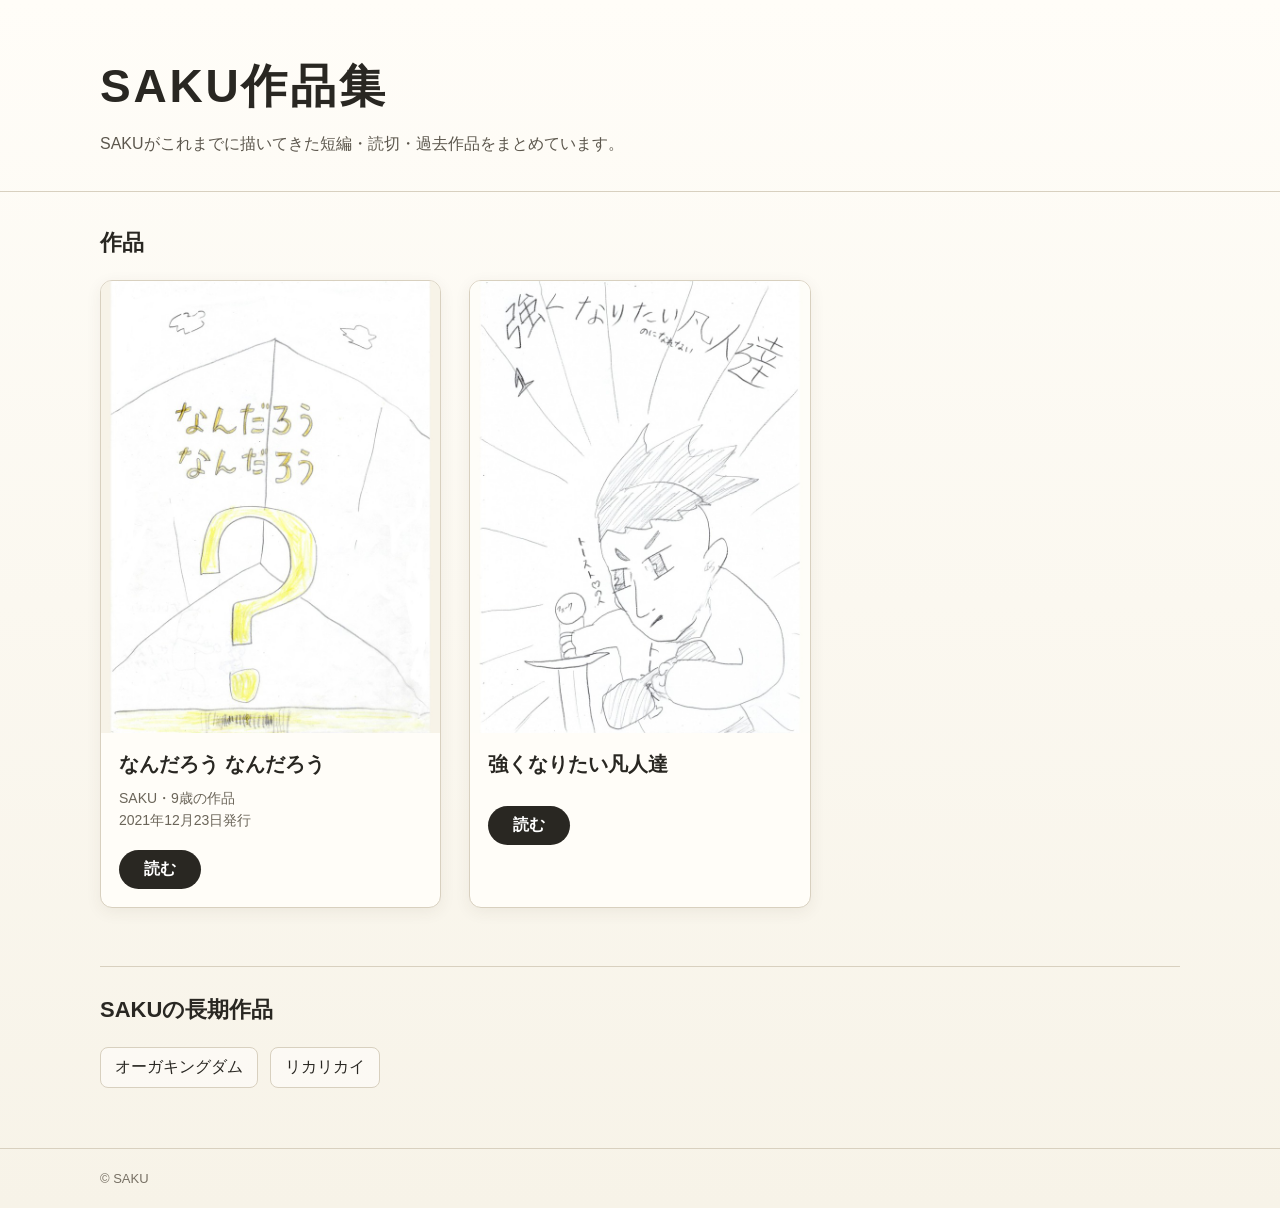
==== index.html @ 4c3e79ce "Add files via upload" ====
<!doctype html><html lang="ja"><head><meta charset="utf-8"><meta name="viewport" content="width=device-width, initial-scale=1"><title>SAKU作品集</title><meta name="description" content="SAKUがこれまでに描いてきた短編・読切・過去作品をまとめた作品集です。"><link rel="stylesheet" href="css/style.css"></head><body><header class="site-header"><div class="wrap"><h1>SAKU作品集</h1><p>SAKUがこれまでに描いてきた短編・読切・過去作品をまとめています。</p></div></header><main class="wrap"><section aria-labelledby="works-title"><h2 id="works-title">作品</h2><div class="works-grid">
<a class="work-card" href="works/nandarou-nandarou/" aria-label="なんだろう なんだろう を読む"><img src="assets/thumbnails/nandarou-nandarou.jpg" alt="なんだろう なんだろう のサムネイル"><div class="work-info"><h3>なんだろう なんだろう</h3><p class="meta">SAKU・9歳の作品</p><p class="meta optional">2021年12月23日発行</p><span class="read-button">読む</span></div></a>
<a class="work-card" href="works/tsuyoku-naritai-bonjin-tachi/" aria-label="強くなりたい凡人達 を読む"><img src="assets/thumbnails/tsuyoku-naritai-bonjin-tachi.jpg" alt="強くなりたい凡人達 のサムネイル"><div class="work-info"><h3>強くなりたい凡人達</h3><span class="read-button">読む</span></div></a>
</div></section><section class="long-works" aria-labelledby="long-title"><h2 id="long-title">SAKUの長期作品</h2><div class="long-links"><a href="https://saku3298.github.io/ogre-kingdom/">オーガキングダム</a><a href="https://saku3298.github.io/rikarikai/">リカリカイ</a></div></section></main><footer><div class="wrap">© SAKU</div></footer></body></html>
---- css/style.css ----
*{box-sizing:border-box}
:root{--paper:#f7f3e8;--paper2:#fffdf8;--ink:#292722;--line:#d8d0bf;--accent:#665c49}
html{background:var(--paper)}
body{margin:0;color:var(--ink);background:linear-gradient(180deg,#fffdf8 0,var(--paper) 100%);font-family:-apple-system,BlinkMacSystemFont,"Hiragino Kaku Gothic ProN","Yu Gothic",Meiryo,sans-serif}
a{color:inherit}.wrap{width:min(1080px,calc(100% - 40px));margin:auto}
.site-header{padding:56px 0 32px;border-bottom:1px solid var(--line)}
.site-header h1{margin:0 0 12px;font-size:clamp(30px,5vw,46px);letter-spacing:.06em}
.site-header p{margin:0;line-height:1.8;color:#5c574d}
main{padding:36px 0 60px}h2{font-size:22px;margin:0 0 22px}
.works-grid{display:grid;grid-template-columns:repeat(3,minmax(0,1fr));gap:28px}
.work-card{display:block;text-decoration:none;background:var(--paper2);border:1px solid var(--line);border-radius:12px;overflow:hidden;box-shadow:0 4px 16px rgba(70,60,40,.07);transition:.18s}
.work-card:hover{transform:translateY(-2px);box-shadow:0 7px 22px rgba(70,60,40,.12)}
.work-card img{display:block;width:100%;aspect-ratio:3/4;object-fit:cover;background:white}
.work-info{padding:18px}.work-info h3{margin:0 0 12px;font-size:20px}.meta{margin:4px 0;color:#6b6559;font-size:14px}
.read-button{display:inline-flex;margin-top:16px;padding:9px 25px;border-radius:999px;background:var(--ink);color:white;font-weight:700}
.long-works{margin-top:58px;padding-top:28px;border-top:1px solid var(--line)}
.long-links{display:flex;gap:12px;flex-wrap:wrap}.long-links a,.long-links span{padding:9px 14px;border:1px solid var(--line);border-radius:8px;background:rgba(255,255,255,.45);text-decoration:none}
footer{border-top:1px solid var(--line);padding:22px 0;color:#777064;font-size:13px}
@media(max-width:760px){.wrap{width:min(100% - 28px,620px)}.site-header{padding:34px 0 24px}.works-grid{grid-template-columns:1fr;gap:24px}.work-card{max-width:520px;margin:auto}.work-info{padding:16px 18px}.read-button{display:flex;justify-content:center;width:100%}}
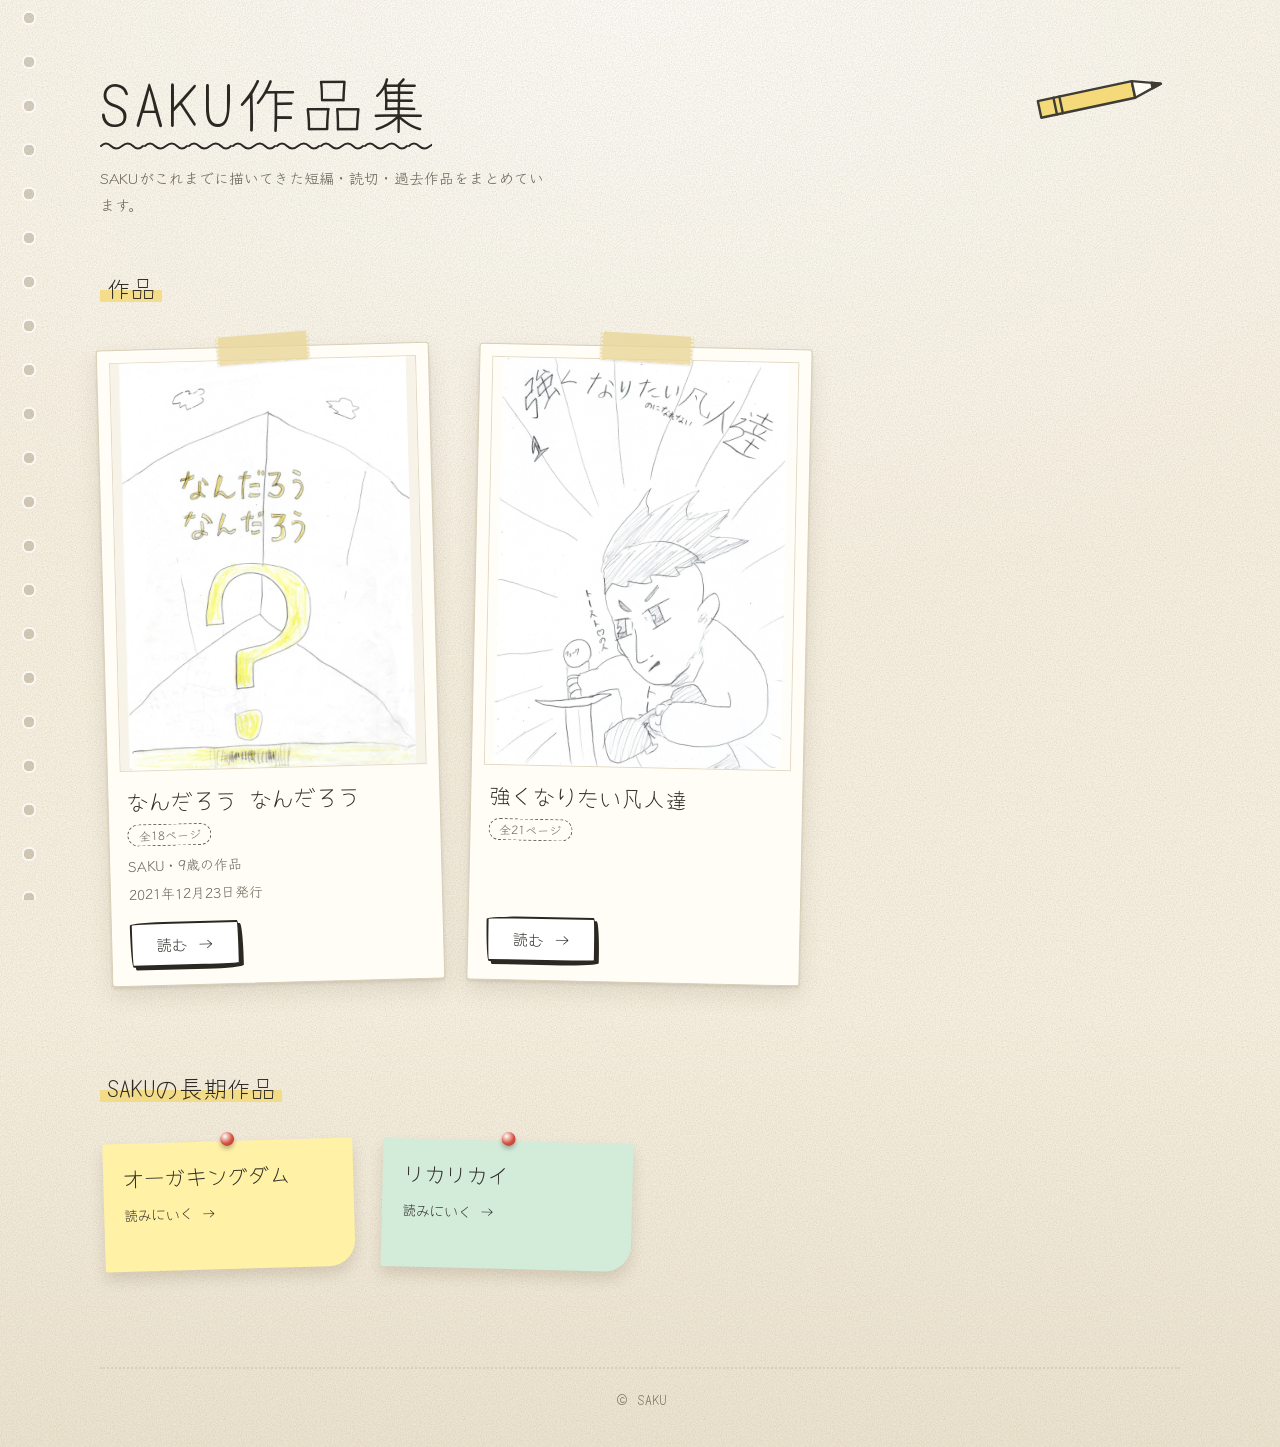
==== commit 74191261: "Add files via upload" ====
--- a/index.html
+++ b/index.html
@@ -1,4 +1,47 @@
-<!doctype html><html lang="ja"><head><meta charset="utf-8"><meta name="viewport" content="width=device-width, initial-scale=1"><title>SAKU作品集</title><meta name="description" content="SAKUがこれまでに描いてきた短編・読切・過去作品をまとめた作品集です。"><link rel="stylesheet" href="css/style.css"></head><body><header class="site-header"><div class="wrap"><h1>SAKU作品集</h1><p>SAKUがこれまでに描いてきた短編・読切・過去作品をまとめています。</p></div></header><main class="wrap"><section aria-labelledby="works-title"><h2 id="works-title">作品</h2><div class="works-grid">
-<a class="work-card" href="works/nandarou-nandarou/" aria-label="なんだろう なんだろう を読む"><img src="assets/thumbnails/nandarou-nandarou.jpg" alt="なんだろう なんだろう のサムネイル"><div class="work-info"><h3>なんだろう なんだろう</h3><p class="meta">SAKU・9歳の作品</p><p class="meta optional">2021年12月23日発行</p><span class="read-button">読む</span></div></a>
-<a class="work-card" href="works/tsuyoku-naritai-bonjin-tachi/" aria-label="強くなりたい凡人達 を読む"><img src="assets/thumbnails/tsuyoku-naritai-bonjin-tachi.jpg" alt="強くなりたい凡人達 のサムネイル"><div class="work-info"><h3>強くなりたい凡人達</h3><span class="read-button">読む</span></div></a>
-</div></section><section class="long-works" aria-labelledby="long-title"><h2 id="long-title">SAKUの長期作品</h2><div class="long-links"><a href="https://saku3298.github.io/ogre-kingdom/">オーガキングダム</a><a href="https://saku3298.github.io/rikarikai/">リカリカイ</a></div></section></main><footer><div class="wrap">© SAKU</div></footer></body></html>+<!doctype html>
+<html lang="ja">
+<head>
+<meta charset="utf-8">
+<meta name="viewport" content="width=device-width, initial-scale=1">
+<title>SAKU作品集</title>
+<meta name="description" content="SAKUがこれまでに描いてきた短編・読切・過去作品をまとめた作品集です。">
+<link rel="canonical" href="https://saku3298.github.io/saku-works/">
+<meta property="og:type" content="website">
+<meta property="og:site_name" content="SAKU作品集">
+<meta property="og:locale" content="ja_JP">
+<meta property="og:title" content="SAKU作品集">
+<meta property="og:description" content="SAKUがこれまでに描いてきた短編・読切・過去作品をまとめた作品集です。">
+<meta property="og:url" content="https://saku3298.github.io/saku-works/">
+<meta property="og:image" content="https://saku3298.github.io/saku-works/assets/ogp/default.jpg">
+<meta property="og:image:width" content="1200">
+<meta property="og:image:height" content="630">
+<meta property="og:image:alt" content="SAKU作品集">
+<meta name="twitter:card" content="summary_large_image">
+<link rel="preconnect" href="https://fonts.googleapis.com">
+<link rel="preconnect" href="https://fonts.gstatic.com" crossorigin>
+<link rel="stylesheet" href="https://fonts.googleapis.com/css2?family=Klee+One:wght@400;600&family=Yomogi&display=swap">
+<link rel="icon" href="assets/favicon.svg" type="image/svg+xml">
+<link rel="stylesheet" href="css/style.css?v=18056527">
+</head>
+<body>
+<header class="site-header"><div class="wrap"><h1><span>SAKU作品集</span></h1><p>SAKUがこれまでに描いてきた短編・読切・過去作品をまとめています。</p><svg class="doodle-pencil" viewBox="0 0 150 50" aria-hidden="true" fill="none" stroke="#2b2823" stroke-width="2.4" stroke-linejoin="round" stroke-linecap="round"><g transform="rotate(-12 75 25)"><rect x="8" y="17" width="96" height="17" fill="#f4d86e"/><path d="M104 17 L132 25.5 L104 34 Z" fill="#fffdf6"/><path d="M123 22.7 L132 25.5 L123 28.3 Z" fill="#2b2823"/><line x1="24" y1="17" x2="24" y2="34"/><line x1="30" y1="17" x2="30" y2="34"/></g></svg></div></header>
+<main class="wrap">
+<section aria-labelledby="works-title"><h2 id="works-title"><span>作品</span></h2>
+<div class="works-grid">
+<a class="work-card" href="works/nandarou-nandarou/" aria-label="なんだろう なんだろう を読む">
+<span class="tape" aria-hidden="true"></span>
+<div class="cover"><img src="assets/thumbnails/nandarou-nandarou.jpg" alt="なんだろう なんだろう のサムネイル"></div>
+<div class="work-info"><h3>なんだろう なんだろう</h3><p class="chips"><span>全18ページ</span></p><p class="meta">SAKU・9歳の作品</p><p class="meta">2021年12月23日発行</p><span class="read-button">読む →</span></div>
+</a>
+<a class="work-card" href="works/tsuyoku-naritai-bonjin-tachi/" aria-label="強くなりたい凡人達 を読む">
+<span class="tape" aria-hidden="true"></span>
+<div class="cover"><img src="assets/thumbnails/tsuyoku-naritai-bonjin-tachi.jpg" alt="強くなりたい凡人達 のサムネイル"></div>
+<div class="work-info"><h3>強くなりたい凡人達</h3><p class="chips"><span>全21ページ</span></p><span class="read-button">読む →</span></div>
+</a>
+</div></section>
+<section class="long-works" aria-labelledby="long-title"><h2 id="long-title"><span>SAKUの長期作品</span></h2><div class="long-links"><a class="note" href="https://saku3298.github.io/ogre-kingdom/"><strong>オーガキングダム</strong><em>読みにいく →</em></a><a class="note" href="https://saku3298.github.io/rikarikai/"><strong>リカリカイ</strong><em>読みにいく →</em></a></div></section>
+
+</main>
+<footer><div class="wrap">© SAKU</div></footer>
+</body>
+</html>
--- a/css/style.css
+++ b/css/style.css
@@ -1,19 +1,105 @@
+/* SAKU作品集 トップページ：スケッチブック風 */
 *{box-sizing:border-box}
-:root{--paper:#f7f3e8;--paper2:#fffdf8;--ink:#292722;--line:#d8d0bf;--accent:#665c49}
+:root{
+  --paper:#f6f0e1;--paper2:#fffdf6;--ink:#2b2823;--pencil:#6b6458;--line:#d9cfb8;
+  --hl:#f4d86e;--tape:rgba(233,214,150,.78);
+  --hand:"Yomogi","Klee One","Hiragino Maru Gothic ProN","Yu Gothic",sans-serif;
+  --body:"Klee One","Hiragino Kaku Gothic ProN","Yu Gothic",Meiryo,sans-serif;
+  --noise:url("data:image/svg+xml,%3Csvg xmlns='http://www.w3.org/2000/svg' width='240' height='240'%3E%3Cfilter id='n'%3E%3CfeTurbulence type='fractalNoise' baseFrequency='.8' numOctaves='2' stitchTiles='stitch'/%3E%3CfeColorMatrix values='0 0 0 0 .40 0 0 0 0 .33 0 0 0 0 .22 0 0 0 .42 -.14'/%3E%3C/filter%3E%3Crect width='100%25' height='100%25' filter='url(%23n)'/%3E%3C/svg%3E");
+  --squiggle:url("data:image/svg+xml,%3Csvg xmlns='http://www.w3.org/2000/svg' width='44' height='10' viewBox='0 0 44 10'%3E%3Cpath d='M1 6 Q6 1 11 6 T22 6 T33 6 T43 6' fill='none' stroke='%232b2823' stroke-width='2' stroke-linecap='round'/%3E%3C/svg%3E");
+}
 html{background:var(--paper)}
-body{margin:0;color:var(--ink);background:linear-gradient(180deg,#fffdf8 0,var(--paper) 100%);font-family:-apple-system,BlinkMacSystemFont,"Hiragino Kaku Gothic ProN","Yu Gothic",Meiryo,sans-serif}
-a{color:inherit}.wrap{width:min(1080px,calc(100% - 40px));margin:auto}
-.site-header{padding:56px 0 32px;border-bottom:1px solid var(--line)}
-.site-header h1{margin:0 0 12px;font-size:clamp(30px,5vw,46px);letter-spacing:.06em}
-.site-header p{margin:0;line-height:1.8;color:#5c574d}
-main{padding:36px 0 60px}h2{font-size:22px;margin:0 0 22px}
-.works-grid{display:grid;grid-template-columns:repeat(3,minmax(0,1fr));gap:28px}
-.work-card{display:block;text-decoration:none;background:var(--paper2);border:1px solid var(--line);border-radius:12px;overflow:hidden;box-shadow:0 4px 16px rgba(70,60,40,.07);transition:.18s}
-.work-card:hover{transform:translateY(-2px);box-shadow:0 7px 22px rgba(70,60,40,.12)}
-.work-card img{display:block;width:100%;aspect-ratio:3/4;object-fit:cover;background:white}
-.work-info{padding:18px}.work-info h3{margin:0 0 12px;font-size:20px}.meta{margin:4px 0;color:#6b6559;font-size:14px}
-.read-button{display:inline-flex;margin-top:16px;padding:9px 25px;border-radius:999px;background:var(--ink);color:white;font-weight:700}
-.long-works{margin-top:58px;padding-top:28px;border-top:1px solid var(--line)}
-.long-links{display:flex;gap:12px;flex-wrap:wrap}.long-links a,.long-links span{padding:9px 14px;border:1px solid var(--line);border-radius:8px;background:rgba(255,255,255,.45);text-decoration:none}
-footer{border-top:1px solid var(--line);padding:22px 0;color:#777064;font-size:13px}
-@media(max-width:760px){.wrap{width:min(100% - 28px,620px)}.site-header{padding:34px 0 24px}.works-grid{grid-template-columns:1fr;gap:24px}.work-card{max-width:520px;margin:auto}.work-info{padding:16px 18px}.read-button{display:flex;justify-content:center;width:100%}}
+body{
+  margin:0;min-height:100vh;color:var(--ink);font-family:var(--body);line-height:1.8;
+  background-color:var(--paper);
+  background-image:var(--noise),radial-gradient(ellipse 120% 60% at 50% 0,rgba(255,255,255,.75),transparent 70%),linear-gradient(180deg,transparent 70%,rgba(190,170,130,.18));
+}
+a{color:inherit}
+.wrap{width:min(1080px,calc(100% - 48px));margin:auto}
+
+/* ノートの綴じ穴（広い画面のみ） */
+@media(min-width:1000px){
+  body::before{content:"";position:fixed;left:18px;top:0;bottom:0;width:22px;pointer-events:none;
+    background:radial-gradient(circle at 11px 18px,rgba(120,105,80,.28) 0 5px,rgba(255,255,255,.6) 5.5px 7px,transparent 7.5px) 0 0/22px 44px repeat-y}
+}
+
+/* ヘッダー */
+.site-header{position:relative;padding:64px 0 36px}
+.site-header h1{margin:0 0 14px;font-family:var(--hand);font-weight:400;font-size:clamp(38px,7vw,62px);line-height:1.2;letter-spacing:.05em}
+.site-header h1 span{display:inline-block;padding-bottom:12px;background:var(--squiggle) repeat-x left bottom/44px 10px}
+.site-header p{margin:0;max-width:30em;color:var(--pencil);font-size:15px}
+.site-header .wrap{position:relative}
+.doodle-pencil{position:absolute;right:0;top:6px;width:150px;height:auto;opacity:.9}
+@media(max-width:760px){.doodle-pencil{width:96px;top:-6px}}
+
+/* 見出し（蛍光ペン） */
+h2{margin:0 0 26px;font-family:var(--hand);font-weight:400;font-size:24px}
+h2 span{padding:0 .3em;background:linear-gradient(transparent 58%,rgba(244,216,110,.75) 58%,rgba(244,216,110,.75) 92%,transparent 92%)}
+
+main{padding:12px 0 72px}
+
+/* 作品カード：テープで貼った絵 */
+.works-grid{display:grid;grid-template-columns:repeat(auto-fill,minmax(250px,1fr));gap:44px 36px;padding:10px 4px 0}
+.work-card{--tilt:-1.5deg;position:relative;display:flex;flex-direction:column;text-decoration:none;padding:12px 12px 18px;
+  background:var(--paper2);border:1px solid var(--line);border-radius:3px;
+  box-shadow:0 1px 0 rgba(255,255,255,.8) inset,0 2px 3px rgba(80,65,40,.12),0 10px 22px rgba(80,65,40,.12);
+  transform:rotate(var(--tilt));transition:transform .22s ease,box-shadow .22s ease}
+.work-card:nth-child(even){--tilt:1.2deg}
+.work-card:nth-child(3n){--tilt:-.5deg}
+.work-card:hover,.work-card:focus-visible{transform:rotate(0) translateY(-6px);box-shadow:0 2px 3px rgba(80,65,40,.12),0 16px 30px rgba(80,65,40,.18);outline:none}
+.work-card:focus-visible{outline:2px solid var(--ink);outline-offset:4px}
+.tape{position:absolute;top:-13px;left:50%;width:92px;height:28px;margin-left:-46px;transform:rotate(-3deg);
+  background:var(--tape);border-left:2px dotted rgba(255,255,255,.55);border-right:2px dotted rgba(255,255,255,.55);box-shadow:0 1px 2px rgba(80,65,40,.15)}
+.work-card:nth-child(even) .tape{transform:rotate(2.5deg)}
+.cover{overflow:hidden;border:1px solid #e3dac6;background:#fff}
+.cover img{display:block;width:100%;aspect-ratio:3/4;object-fit:cover}
+.work-info{flex:1;display:flex;flex-direction:column;align-items:flex-start;padding:14px 6px 0}
+.work-info>*:nth-last-child(2){margin-bottom:16px}
+.work-info h3{margin:0 0 8px;font-family:var(--hand);font-weight:400;font-size:22px;line-height:1.4}
+.chips{margin:0 0 6px;display:flex;flex-wrap:wrap;gap:6px}
+.chips span{padding:0 10px;border:1px dashed var(--pencil);border-radius:999px;font-size:12px;color:var(--pencil);line-height:1.7}
+.meta{margin:2px 0;color:var(--pencil);font-size:14px;line-height:1.7}
+.blurb{margin:8px 0 0;font-size:14px;line-height:1.8}
+
+.work-info .chips{margin-bottom:6px}
+.work-info::after{content:none}
+.read-button{display:inline-flex;margin-top:auto;position:relative;top:0;padding:6px 24px;font-family:var(--hand);font-size:16px;color:var(--ink);
+  background:#fff;border:2px solid var(--ink);border-radius:255px 18px 225px 18px/18px 225px 18px 255px;
+  box-shadow:3px 3px 0 var(--ink);transition:transform .15s ease,box-shadow .15s ease}
+.work-card:hover .read-button{transform:translate(2px,2px);box-shadow:1px 1px 0 var(--ink)}
+
+/* 長期作品：付せん */
+.long-works{margin-top:84px}
+.long-links{display:flex;flex-wrap:wrap;gap:26px 28px;padding:6px 4px 0}
+.note{--c:#fff1a6;--r:-1.6deg;position:relative;display:block;width:min(100%,250px);min-height:128px;padding:20px 20px 16px;
+  background:var(--c);color:var(--ink);text-decoration:none;transform:rotate(var(--r));
+  border-radius:2px 2px 26px 2px;box-shadow:0 8px 14px rgba(80,65,40,.16);transition:transform .2s ease,box-shadow .2s ease}
+.note:nth-child(even){--c:#d3ebd9;--r:1.4deg}
+.note:nth-child(3n){--c:#fbd9d3;--r:-.8deg}
+.note::before{content:"";position:absolute;top:-9px;left:50%;width:14px;height:14px;margin-left:-7px;border-radius:50%;
+  background:radial-gradient(circle at 35% 30%,#fff,#d5513f 55%,#a53a2c);box-shadow:0 3px 4px rgba(0,0,0,.25)}
+.note:hover,.note:focus-visible{transform:rotate(0) translateY(-5px);box-shadow:0 14px 20px rgba(80,65,40,.22);outline:none}
+.note strong{display:block;font-family:var(--hand);font-weight:400;font-size:21px;line-height:1.4}
+.note small{display:block;margin-top:6px;font-size:13px;line-height:1.7;color:#5c574d}
+.note em{display:block;margin-top:10px;font-style:normal;font-family:var(--hand);font-size:14px}
+
+/* プロフィール */
+.profile{margin-top:84px;padding:24px 26px;max-width:640px;background:var(--paper2);border:1px dashed var(--pencil);border-radius:6px}
+.profile h2{margin-bottom:14px}
+.profile p{margin:0 0 12px;font-size:15px}
+.profile-links{display:flex;flex-wrap:wrap;gap:10px}
+.profile-links a{padding:4px 16px;border:2px solid var(--ink);border-radius:999px;text-decoration:none;font-family:var(--hand);font-size:15px;background:#fff}
+.profile-links a:hover{background:var(--ink);color:#fff}
+
+footer{padding:26px 0 34px;color:var(--pencil);font-family:var(--hand);font-size:14px;text-align:center}
+footer .wrap{padding-top:18px;border-top:2px dotted var(--line)}
+
+@media(max-width:760px){
+  .wrap{width:min(100% - 36px,560px)}
+  .site-header{padding:40px 0 22px}
+  .works-grid{grid-template-columns:1fr;gap:40px;max-width:380px;margin:0 auto}
+  .work-card{--tilt:-.9deg}.work-card:nth-child(even){--tilt:.8deg}
+  .read-button{display:flex;justify-content:center;width:100%}
+  .note{width:100%}
+}
+@media(prefers-reduced-motion:reduce){.work-card,.note,.read-button{transition:none}.work-card:hover,.note:hover{transform:none}}
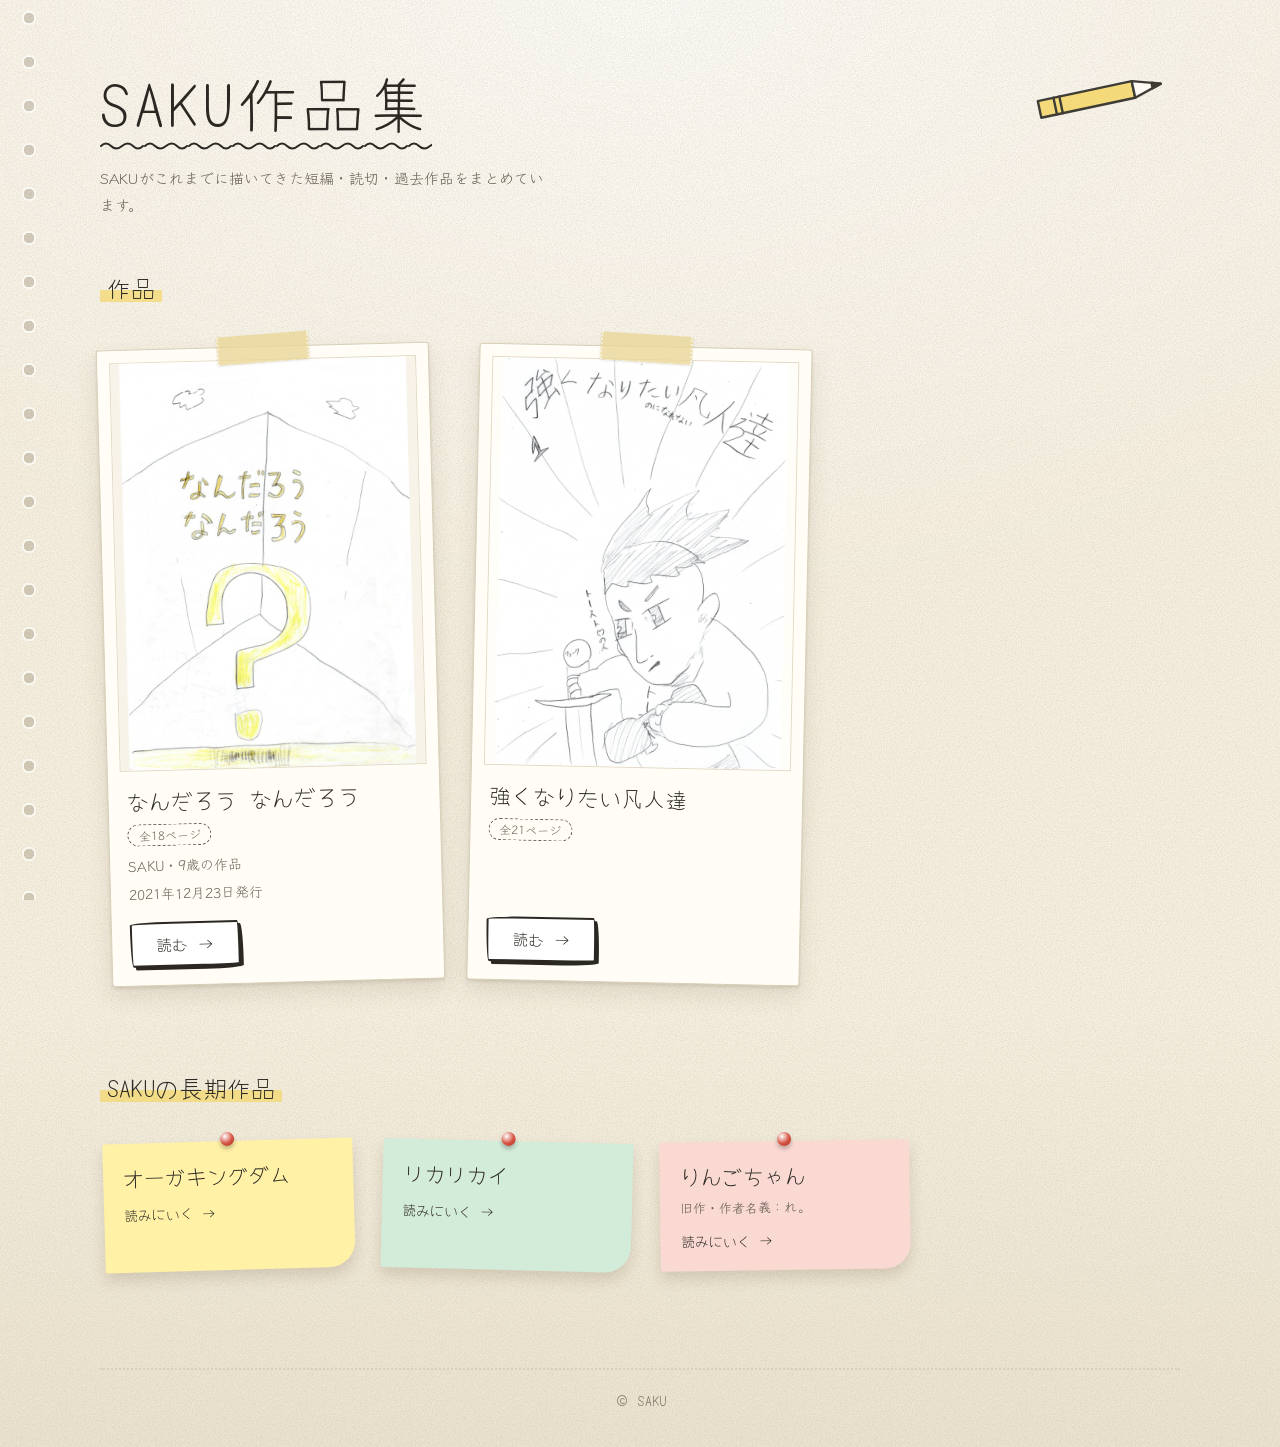
==== commit 76db2cc9: "Add files via upload" ====
--- a/index.html
+++ b/index.html
@@ -39,7 +39,7 @@
 <div class="work-info"><h3>強くなりたい凡人達</h3><p class="chips"><span>全21ページ</span></p><span class="read-button">読む →</span></div>
 </a>
 </div></section>
-<section class="long-works" aria-labelledby="long-title"><h2 id="long-title"><span>SAKUの長期作品</span></h2><div class="long-links"><a class="note" href="https://saku3298.github.io/ogre-kingdom/"><strong>オーガキングダム</strong><em>読みにいく →</em></a><a class="note" href="https://saku3298.github.io/rikarikai/"><strong>リカリカイ</strong><em>読みにいく →</em></a></div></section>
+<section class="long-works" aria-labelledby="long-title"><h2 id="long-title"><span>SAKUの長期作品</span></h2><div class="long-links"><a class="note" href="https://saku3298.github.io/ogre-kingdom/"><strong>オーガキングダム</strong><em>読みにいく →</em></a><a class="note" href="https://saku3298.github.io/rikarikai/"><strong>リカリカイ</strong><em>読みにいく →</em></a><a class="note" href="https://saku3298.github.io/ringo-chan/"><strong>りんごちゃん</strong><small>旧作・作者名義：れ。</small><em>読みにいく →</em></a></div></section>
 
 </main>
 <footer><div class="wrap">© SAKU</div></footer>
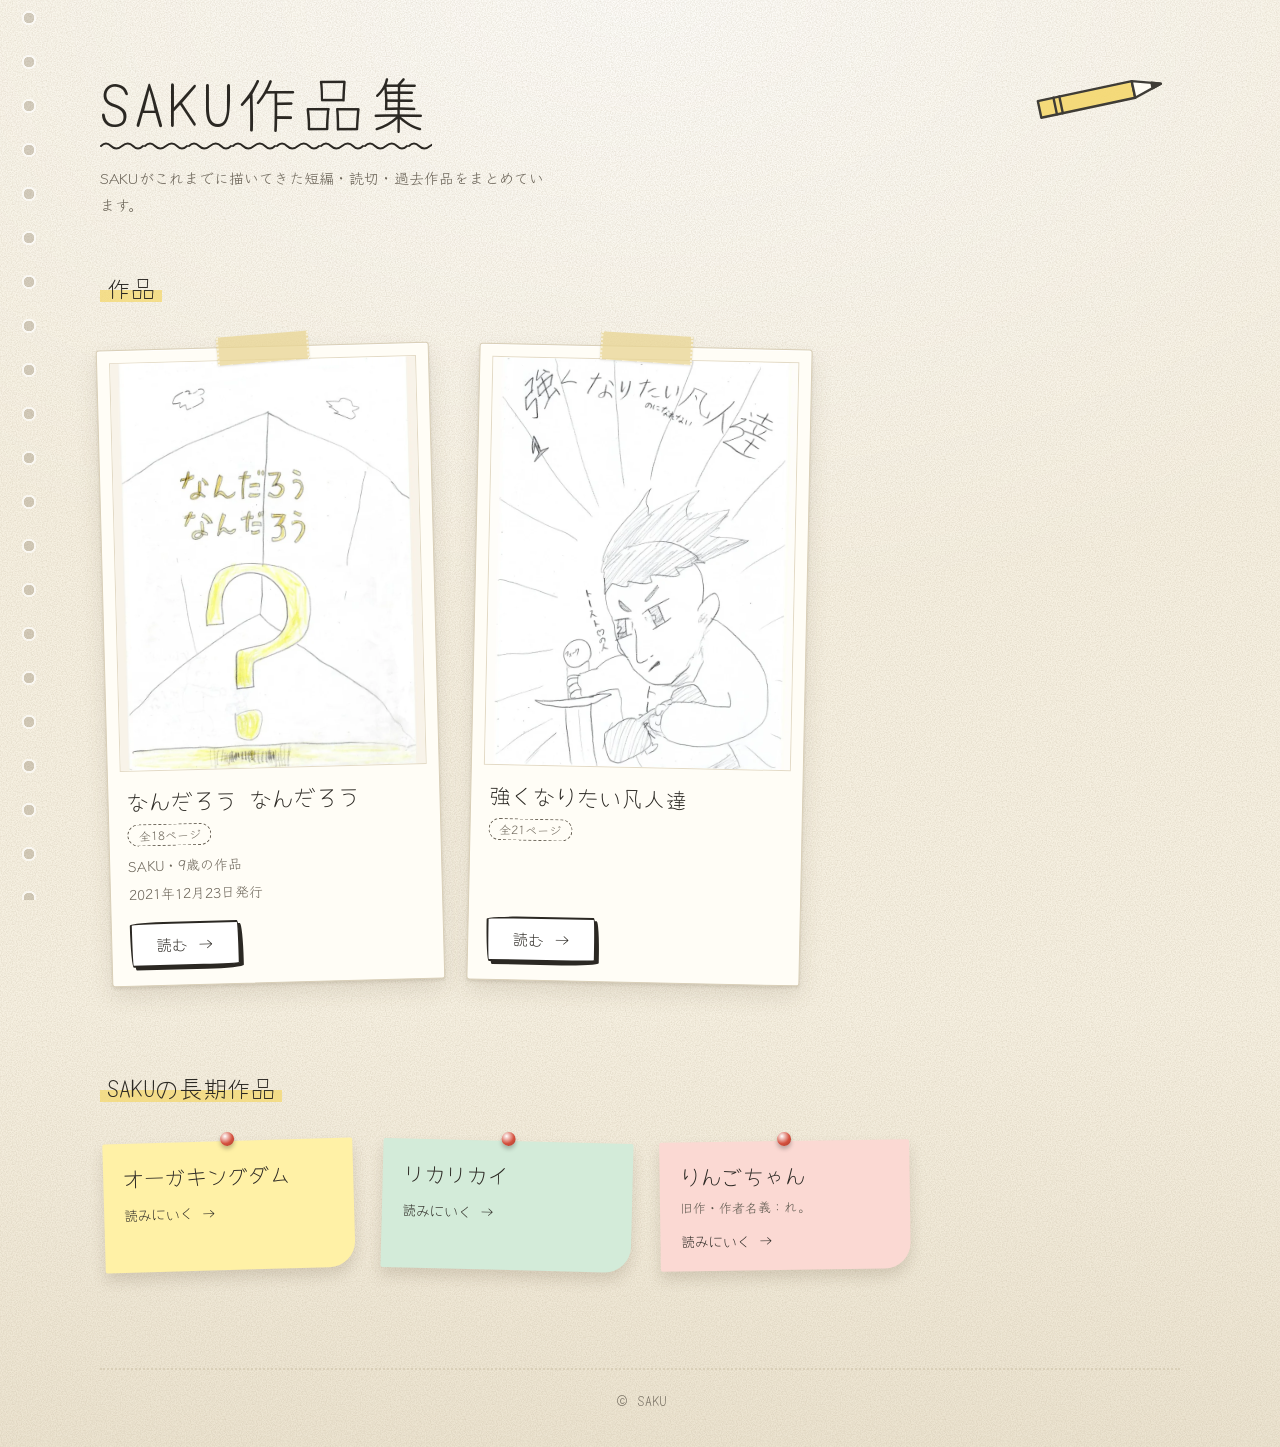
==== commit ebd1801a: "Add files via upload" ====
--- a/index.html
+++ b/index.html
@@ -21,7 +21,7 @@
 <link rel="preconnect" href="https://fonts.gstatic.com" crossorigin>
 <link rel="stylesheet" href="https://fonts.googleapis.com/css2?family=Klee+One:wght@400;600&family=Yomogi&display=swap">
 <link rel="icon" href="assets/favicon.svg" type="image/svg+xml">
-<link rel="stylesheet" href="css/style.css?v=18056527">
+<link rel="stylesheet" href="css/style.css?v=21477ee0">
 </head>
 <body>
 <header class="site-header"><div class="wrap"><h1><span>SAKU作品集</span></h1><p>SAKUがこれまでに描いてきた短編・読切・過去作品をまとめています。</p><svg class="doodle-pencil" viewBox="0 0 150 50" aria-hidden="true" fill="none" stroke="#2b2823" stroke-width="2.4" stroke-linejoin="round" stroke-linecap="round"><g transform="rotate(-12 75 25)"><rect x="8" y="17" width="96" height="17" fill="#f4d86e"/><path d="M104 17 L132 25.5 L104 34 Z" fill="#fffdf6"/><path d="M123 22.7 L132 25.5 L123 28.3 Z" fill="#2b2823"/><line x1="24" y1="17" x2="24" y2="34"/><line x1="30" y1="17" x2="30" y2="34"/></g></svg></div></header>
@@ -30,12 +30,12 @@
 <div class="works-grid">
 <a class="work-card" href="works/nandarou-nandarou/" aria-label="なんだろう なんだろう を読む">
 <span class="tape" aria-hidden="true"></span>
-<div class="cover"><img src="assets/thumbnails/nandarou-nandarou.jpg" alt="なんだろう なんだろう のサムネイル"></div>
+<div class="cover"><img src="assets/thumbnails/nandarou-nandarou.webp" alt="なんだろう なんだろう の表紙"></div>
 <div class="work-info"><h3>なんだろう なんだろう</h3><p class="chips"><span>全18ページ</span></p><p class="meta">SAKU・9歳の作品</p><p class="meta">2021年12月23日発行</p><span class="read-button">読む →</span></div>
 </a>
 <a class="work-card" href="works/tsuyoku-naritai-bonjin-tachi/" aria-label="強くなりたい凡人達 を読む">
 <span class="tape" aria-hidden="true"></span>
-<div class="cover"><img src="assets/thumbnails/tsuyoku-naritai-bonjin-tachi.jpg" alt="強くなりたい凡人達 のサムネイル"></div>
+<div class="cover"><img src="assets/thumbnails/tsuyoku-naritai-bonjin-tachi.webp" alt="強くなりたい凡人達 の表紙"></div>
 <div class="work-info"><h3>強くなりたい凡人達</h3><p class="chips"><span>全21ページ</span></p><span class="read-button">読む →</span></div>
 </a>
 </div></section>
--- a/css/style.css
+++ b/css/style.css
@@ -103,3 +103,16 @@
   .note{width:100%}
 }
 @media(prefers-reduced-motion:reduce){.work-card,.note,.read-button{transition:none}.work-card:hover,.note:hover{transform:none}}
+
+/* 404ページ */
+.not-found{padding:72px 0 40px;text-align:center}
+.nf-code{margin:0;font-family:var(--hand);font-size:clamp(80px,22vw,150px);line-height:1;letter-spacing:.06em;color:var(--pencil);opacity:.45;transform:rotate(-3deg)}
+.not-found h1{margin:6px 0 14px;font-family:var(--hand);font-weight:400;font-size:clamp(24px,5vw,34px)}
+.not-found h1 span{padding:0 .3em;background:linear-gradient(transparent 58%,rgba(244,216,110,.75) 58%,rgba(244,216,110,.75) 92%,transparent 92%)}
+.not-found p{color:var(--pencil)}
+.nf-back{display:inline-flex;margin:18px 0 0;padding:8px 26px;font-family:var(--hand);font-size:17px;color:var(--ink);text-decoration:none;
+  background:#fff;border:2px solid var(--ink);border-radius:255px 18px 225px 18px/18px 225px 18px 255px;box-shadow:3px 3px 0 var(--ink)}
+.nf-back:hover{transform:translate(2px,2px);box-shadow:1px 1px 0 var(--ink)}
+.nf-works{margin-top:64px}
+.nf-works .long-links{justify-content:center}
+.nf-works .note{min-height:96px;text-align:left}
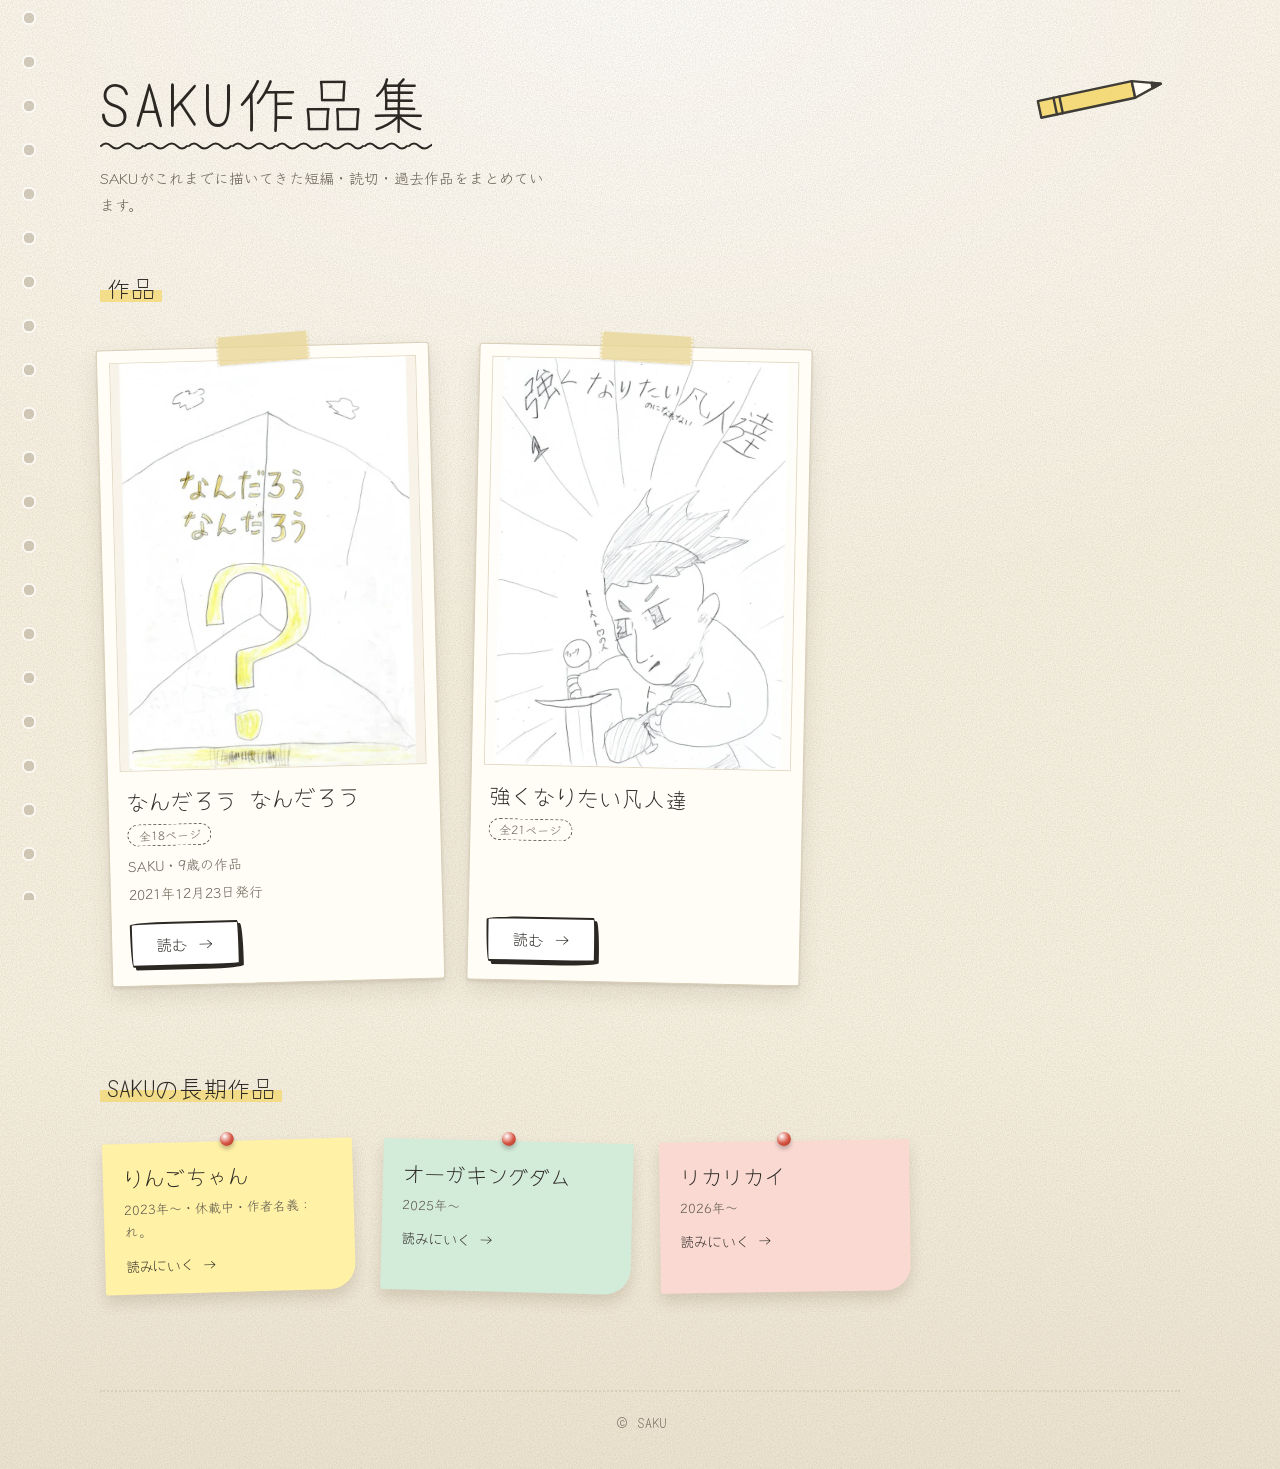
==== commit 315be258: "Add files via upload" ====
--- a/index.html
+++ b/index.html
@@ -39,7 +39,7 @@
 <div class="work-info"><h3>強くなりたい凡人達</h3><p class="chips"><span>全21ページ</span></p><span class="read-button">読む →</span></div>
 </a>
 </div></section>
-<section class="long-works" aria-labelledby="long-title"><h2 id="long-title"><span>SAKUの長期作品</span></h2><div class="long-links"><a class="note" href="https://saku3298.github.io/ogre-kingdom/"><strong>オーガキングダム</strong><em>読みにいく →</em></a><a class="note" href="https://saku3298.github.io/rikarikai/"><strong>リカリカイ</strong><em>読みにいく →</em></a><a class="note" href="https://saku3298.github.io/ringo-chan/"><strong>りんごちゃん</strong><small>旧作・作者名義：れ。</small><em>読みにいく →</em></a></div></section>
+<section class="long-works" aria-labelledby="long-title"><h2 id="long-title"><span>SAKUの長期作品</span></h2><div class="long-links"><a class="note" href="https://saku3298.github.io/ringo-chan/"><strong>りんごちゃん</strong><small>2023年〜・休載中・作者名義：れ。</small><em>読みにいく →</em></a><a class="note" href="https://saku3298.github.io/ogre-kingdom/"><strong>オーガキングダム</strong><small>2025年〜</small><em>読みにいく →</em></a><a class="note" href="https://saku3298.github.io/rikarikai/"><strong>リカリカイ</strong><small>2026年〜</small><em>読みにいく →</em></a></div></section>
 
 </main>
 <footer><div class="wrap">© SAKU</div></footer>
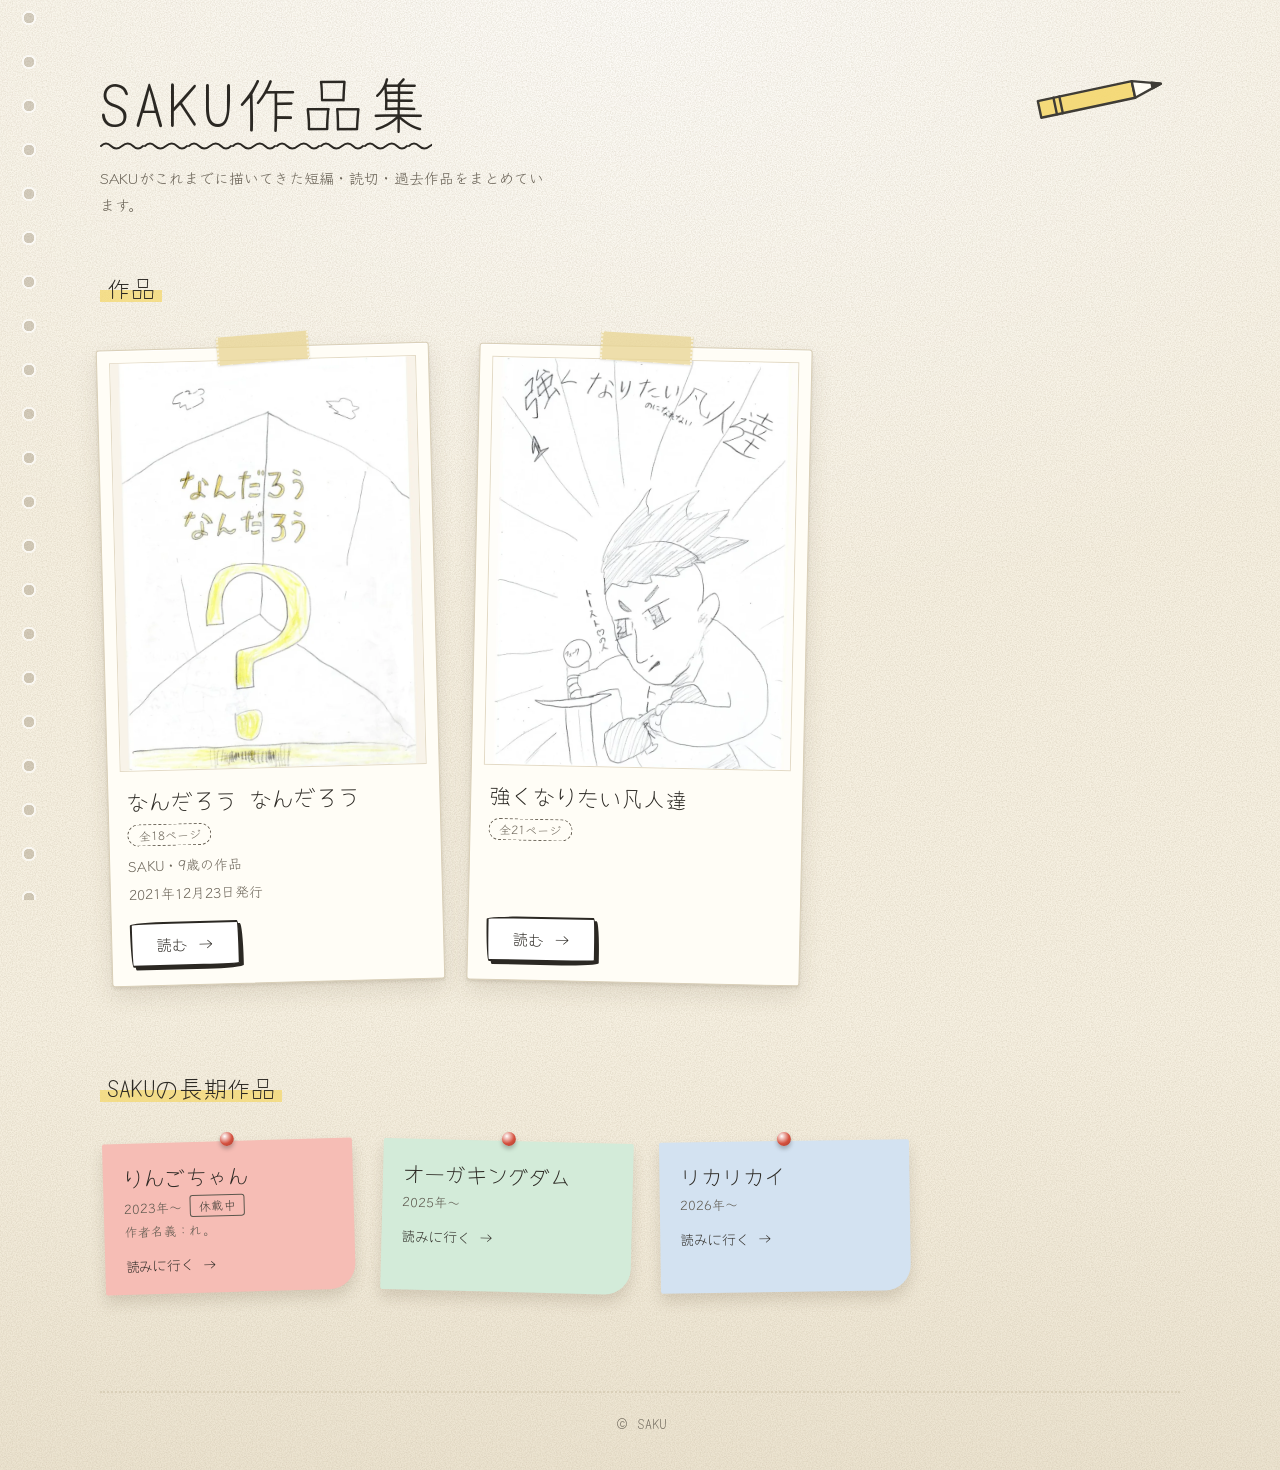
==== commit 372b57ae: "Add files via upload" ====
--- a/index.html
+++ b/index.html
@@ -21,7 +21,7 @@
 <link rel="preconnect" href="https://fonts.gstatic.com" crossorigin>
 <link rel="stylesheet" href="https://fonts.googleapis.com/css2?family=Klee+One:wght@400;600&family=Yomogi&display=swap">
 <link rel="icon" href="assets/favicon.svg" type="image/svg+xml">
-<link rel="stylesheet" href="css/style.css?v=21477ee0">
+<link rel="stylesheet" href="css/style.css?v=f0e70e48">
 </head>
 <body>
 <header class="site-header"><div class="wrap"><h1><span>SAKU作品集</span></h1><p>SAKUがこれまでに描いてきた短編・読切・過去作品をまとめています。</p><svg class="doodle-pencil" viewBox="0 0 150 50" aria-hidden="true" fill="none" stroke="#2b2823" stroke-width="2.4" stroke-linejoin="round" stroke-linecap="round"><g transform="rotate(-12 75 25)"><rect x="8" y="17" width="96" height="17" fill="#f4d86e"/><path d="M104 17 L132 25.5 L104 34 Z" fill="#fffdf6"/><path d="M123 22.7 L132 25.5 L123 28.3 Z" fill="#2b2823"/><line x1="24" y1="17" x2="24" y2="34"/><line x1="30" y1="17" x2="30" y2="34"/></g></svg></div></header>
@@ -39,7 +39,7 @@
 <div class="work-info"><h3>強くなりたい凡人達</h3><p class="chips"><span>全21ページ</span></p><span class="read-button">読む →</span></div>
 </a>
 </div></section>
-<section class="long-works" aria-labelledby="long-title"><h2 id="long-title"><span>SAKUの長期作品</span></h2><div class="long-links"><a class="note" href="https://saku3298.github.io/ringo-chan/"><strong>りんごちゃん</strong><small>2023年〜・休載中・作者名義：れ。</small><em>読みにいく →</em></a><a class="note" href="https://saku3298.github.io/ogre-kingdom/"><strong>オーガキングダム</strong><small>2025年〜</small><em>読みにいく →</em></a><a class="note" href="https://saku3298.github.io/rikarikai/"><strong>リカリカイ</strong><small>2026年〜</small><em>読みにいく →</em></a></div></section>
+<section class="long-works" aria-labelledby="long-title"><h2 id="long-title"><span>SAKUの長期作品</span></h2><div class="long-links"><a class="note tone-red" href="https://saku3298.github.io/ringo-chan/"><strong>りんごちゃん</strong><small class="note-year">2023年〜<span class="note-status">休載中</span></small><small class="note-author">作者名義：れ。</small><em>読みに行く →</em></a><a class="note" href="https://saku3298.github.io/ogre-kingdom/"><strong>オーガキングダム</strong><small class="note-year">2025年〜</small><em>読みに行く →</em></a><a class="note tone-blue" href="https://saku3298.github.io/rikarikai/"><strong>リカリカイ</strong><small class="note-year">2026年〜</small><em>読みに行く →</em></a></div></section>
 
 </main>
 <footer><div class="wrap">© SAKU</div></footer>
--- a/css/style.css
+++ b/css/style.css
@@ -78,10 +78,15 @@
 .note:nth-child(3n){--c:#fbd9d3;--r:-.8deg}
 .note::before{content:"";position:absolute;top:-9px;left:50%;width:14px;height:14px;margin-left:-7px;border-radius:50%;
   background:radial-gradient(circle at 35% 30%,#fff,#d5513f 55%,#a53a2c);box-shadow:0 3px 4px rgba(0,0,0,.25)}
+.note.tone-red{--c:#f6bdb5}
+.note.tone-blue{--c:#d3e2f1}
 .note:hover,.note:focus-visible{transform:rotate(0) translateY(-5px);box-shadow:0 14px 20px rgba(80,65,40,.22);outline:none}
 .note strong{display:block;font-family:var(--hand);font-weight:400;font-size:21px;line-height:1.4}
 .note small{display:block;margin-top:6px;font-size:13px;line-height:1.7;color:#5c574d}
-.note em{display:block;margin-top:10px;font-style:normal;font-family:var(--hand);font-size:14px}
+.note small.note-year{display:flex;align-items:center;gap:8px;margin-top:4px;font-size:13px;line-height:1.5}
+.note-status{display:inline-block;padding:1px 8px;border:1px solid #5c574d;border-radius:3px;font-size:12px;line-height:1.5;letter-spacing:.04em;color:#3d3a33;white-space:nowrap}
+.note small.note-author{margin-top:4px;font-size:12.5px;line-height:1.5}
+.note em{display:block;margin-top:12px;font-style:normal;font-family:var(--hand);font-size:14px}
 
 /* プロフィール */
 .profile{margin-top:84px;padding:24px 26px;max-width:640px;background:var(--paper2);border:1px dashed var(--pencil);border-radius:6px}
